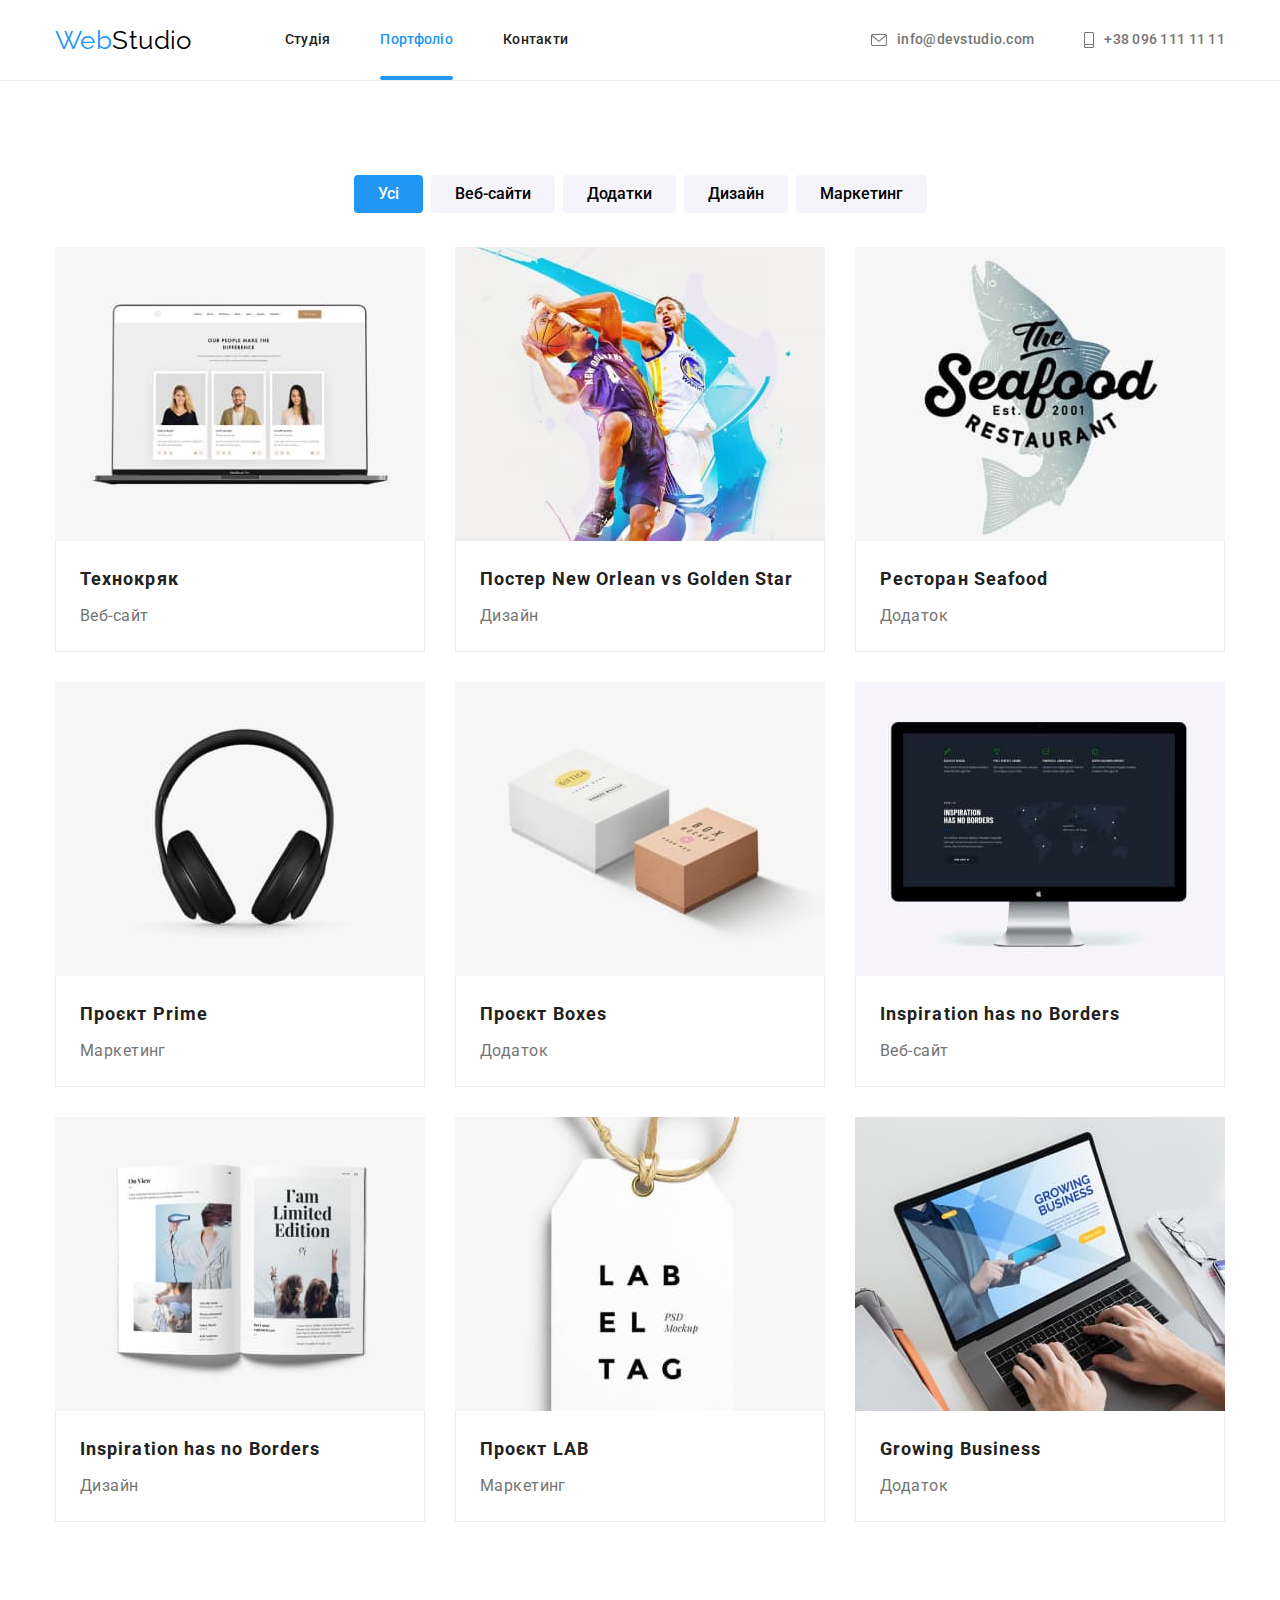
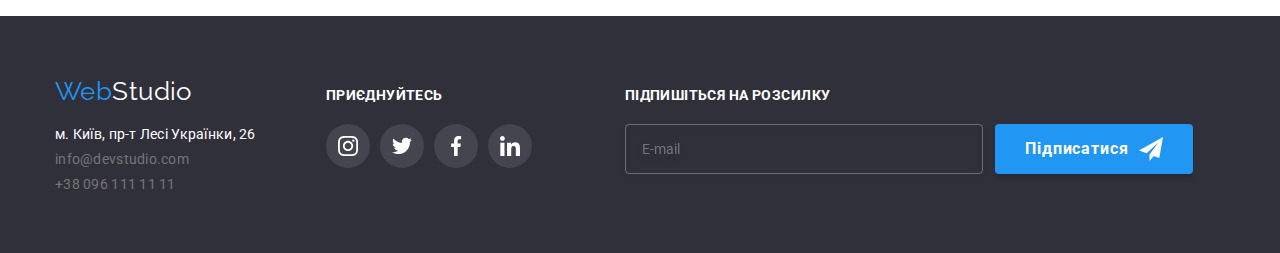
==== portfolio.html @ 9e189b99 "д.з 6" ====
<!DOCTYPE html>
<html lang="uk">
  <head>
    <meta charset="UTF-8" />
    <meta http-equiv="X-UA-Compatible" content="IE=edge" />
    <meta name="viewport" content="width=device-width, initial-scale=1.0" />

    <link
      href="https://fonts.googleapis.com/css2?family=Raleway:wght@700&family=Roboto:wght@400;500;700;900&display=swap"
      rel="stylesheet"
    />
    <link rel="stylesheet" href="./css/modern-normalize.css" />
    <link rel="stylesheet" href="./css/style.css" />
    <title>WebStudio</title>
  </head>

  <body>
    <!--шапка-->
    <header class="header">
      <div class="container">
        <nav class="nav-menu">
          <a class="logo" href="./index.html">Web<span>Studio</span></a>
          <ul class="nav-links">
            <li class="item">
              <a class="nav-link" href="./index.html">Студія</a>
            </li>
            <li class="item">
              <a class="nav-link current" href="./portfolio.html">Портфоліо</a>
            </li>
            <li class="item"><a class="nav-link" href="#">Контакти</a></li>
          </ul>
        </nav>
        <ul class="contact-links">
          <li class="item">
            <a class="contact-link" href="mailto:info@devstudio.com">
              <svg class="header-icon-mail">
                <use href="./images/sprites.svg#icon-mail"></use></svg
              >info@devstudio.com</a
            >
          </li>
          <li class="item">
            <a class="contact-link" href="tel:+380961111111">
              <svg class="header-icon-phone">
                <use href="./images/sprites.svg#icon-phone"></use></svg
              >+38 096 111 11 11</a
            >
          </li>
        </ul>
      </div>
    </header>
    <!--основна частина-->
    <main>
      <section class="projects">
        <ul class="container">
          <li>
            <h1 class="visually-hidden">кнопки</h1>
            <ul class="projects-btn">
              <li>
                <button class="item-btn total-but current-btn" type="button">
                  Усі
                </button>
              </li>
              <li><button class="item-btn" type="button">Веб-сайти</button></li>
              <li><button class="item-btn" type="button">Додатки</button></li>
              <li><button class="item-btn" type="button">Дизайн</button></li>
              <li><button class="item-btn" type="button">Маркетинг</button></li>
            </ul>
          </li>
          <li>
            <h2 class="visually-hidden">проекти</h2>

            <ul class="project-cards">
              <li>
                <a class="project-card" href="">
                  <div class="project-card-img">
                    <img
                      src="./images/img-technokrak.jpg"
                      alt="включений ноутбук"
                      width="370"
                    />
                    <p class="prject-card-hov">
                      Ресурс пропонує комплексні пропозиції з різним рівнем
                      функціоналу та сервісів. Все це дозволить відвідувачу
                      отримати вичерпні відомості про компанію чи приватну
                      особу.
                    </p>
                  </div>

                  <div class="card-item">
                    <h3 class="project-title">Технокряк</h3>
                    <p class="project-type">Веб-сайт</p>
                  </div>
                </a>
              </li>

              <li>
                <a class="project-card" href="">
                  <div class="project-card-img">
                    <img
                      src="./images/img-poster_NO.jpg"
                      alt="гра в басткетбол"
                      width="370"
                    />
                    <p class="prject-card-hov">
                      Ресурс пропонує комплексні пропозиції з різним рівнем
                      функціоналу та сервісів. Все це дозволить відвідувачу
                      отримати вичерпні відомості про компанію чи приватну
                      особу.
                    </p>
                  </div>
                  <div class="card-item">
                    <h3 class="project-title">
                      Постер New Orlean vs Golden Star
                    </h3>
                    <p class="project-type">Дизайн</p>
                  </div>
                </a>
              </li>

              <li>
                <a class="project-card" href="">
                  <div class="project-card-img">
                    <img
                      src="./images/img-seafood.jpg"
                      alt="логотип з рибою"
                      width="370"
                    />
                    <p class="prject-card-hov">
                      Ресурс пропонує комплексні пропозиції з різним рівнем
                      функціоналу та сервісів. Все це дозволить відвідувачу
                      отримати вичерпні відомості про компанію чи приватну
                      особу.
                    </p>
                  </div>
                  <div class="card-item">
                    <h3 class="project-title">Ресторан Seafood</h3>
                    <p class="project-type">Додаток</p>
                  </div>
                </a>
              </li>

              <li>
                <a class="project-card" href="">
                  <div class="project-card-img">
                    <img
                      src="./images/img-prime.jpg"
                      alt="фото навушників"
                      width="370"
                    />
                    <p class="prject-card-hov">
                      Ресурс пропонує комплексні пропозиції з різним рівнем
                      функціоналу та сервісів. Все це дозволить відвідувачу
                      отримати вичерпні відомості про компанію чи приватну
                      особу.
                    </p>
                  </div>
                  <div class="card-item">
                    <h3 class="project-title">Проєкт Prime</h3>
                    <p class="project-type">Маркетинг</p>
                  </div>
                </a>
              </li>

              <li>
                <a class="project-card" href="">
                  <div class="project-card-img">
                    <img
                      src="./images/img-boxes.jpg"
                      alt="картонні коробочки"
                      width="370"
                    />
                    <p class="prject-card-hov">
                      Ресурс пропонує комплексні пропозиції з різним рівнем
                      функціоналу та сервісів. Все це дозволить відвідувачу
                      отримати вичерпні відомості про компанію чи приватну
                      особу.
                    </p>
                  </div>
                  <div class="card-item">
                    <h3 class="project-title">Проєкт Boxes</h3>
                    <p class="project-type">Додаток</p>
                  </div>
                </a>
              </li>
              <li>
                <a class="project-card" href="">
                  <div class="project-card-img">
                    <img
                      src="./images/img-inspiration.jpg"
                      alt="монітор"
                      width="370"
                    />
                    <p class="prject-card-hov">
                      Ресурс пропонує комплексні пропозиції з різним рівнем
                      функціоналу та сервісів. Все це дозволить відвідувачу
                      отримати вичерпні відомості про компанію чи приватну
                      особу.
                    </p>
                  </div>
                  <div class="card-item">
                    <h3 class="project-title">Inspiration has no Borders</h3>
                    <p class="project-type">Веб-сайт</p>
                  </div>
                </a>
              </li>
              <li>
                <a class="project-card" href="">
                  <div class="project-card-img">
                    <img
                      src="./images/img-limited_edition.jpg"
                      alt="відкрита книга"
                      width="370"
                    />
                    <p class="prject-card-hov">
                      Ресурс пропонує комплексні пропозиції з різним рівнем
                      функціоналу та сервісів. Все це дозволить відвідувачу
                      отримати вичерпні відомості про компанію чи приватну
                      особу.
                    </p>
                  </div>
                  <div class="card-item">
                    <h3 class="project-title">Inspiration has no Borders</h3>
                    <p class="project-type">Дизайн</p>
                  </div>
                </a>
              </li>
              <li>
                <a class="project-card" href="">
                  <div class="project-card-img">
                    <img
                      src="./images/img-LAB.jpg"
                      alt="бейджік-бірка"
                      width="370"
                    />
                    <p class="prject-card-hov">
                      Ресурс пропонує комплексні пропозиції з різним рівнем
                      функціоналу та сервісів. Все це дозволить відвідувачу
                      отримати вичерпні відомості про компанію чи приватну
                      особу.
                    </p>
                  </div>
                  <div class="card-item">
                    <h3 class="project-title">Проєкт LAB</h3>
                    <p class="project-type">Маркетинг</p>
                  </div>
                </a>
              </li>
              <li>
                <a class="project-card" href="">
                  <div class="project-card-img">
                    <img
                      src="./images/img-growing_business.jpg"
                      alt="робота на ноутбукі"
                      width="370"
                    />
                    <p class="prject-card-hov">
                      Ресурс пропонує комплексні пропозиції з різним рівнем
                      функціоналу та сервісів. Все це дозволить відвідувачу
                      отримати вичерпні відомості про компанію чи приватну
                      особу.
                    </p>
                  </div>
                  <div class="card-item">
                    <h3 class="project-title">Growing Business</h3>
                    <p class="project-type">Додаток</p>
                  </div>
                </a>
              </li>
            </ul>
          </li>
        </ul>
      </section>
    </main>
    <!--футер-->
    <footer class="footer">
      <div class="container">
        <ul class="footer-tab">
          <li>
            <a class="logo-footer" href="./index.html"
              >Web<span>Studio</span></a
            >
            <address>
              <ul>
                <li>
                  <a
                    class="contact-link footer-link adr-color"
                    href="https://goo.gl/maps/jW1vsAmsS1k6WTaD8"
                    target="_blank"
                    rel="noopener noreferrer"
                    >м. Київ, пр-т Лесі Українки, 26</a
                  >
                </li>
                <li>
                  <a
                    class="contact-link footer-link"
                    href="mailto:info@devstudio.com"
                    >info@devstudio.com</a
                  >
                </li>
                <li>
                  <a class="contact-link footer-link" href="tel:+380961111111"
                    >+38 096 111 11 11</a
                  >
                </li>
              </ul>
            </address>
          </li>
          <li class="footer-tab-part2">
            <p class="footer-title">приєднуйтесь</p>
            <ul class="footer-social-icons">
              <li>
                <a class="footer-icon-cover" href="">
                  <svg class="footer-icon-social">
                    <use href="./images/sprites.svg#icon-instagram"></use>
                  </svg>
                </a>
              </li>

              <li>
                <a class="footer-icon-cover" href="">
                  <svg class="footer-icon-social">
                    <use href="./images/sprites.svg#icon-twitter"></use>
                  </svg>
                </a>
              </li>

              <li>
                <a class="footer-icon-cover" href="">
                  <svg class="footer-icon-social">
                    <use href="./images/sprites.svg#icon-facebook"></use>
                  </svg>
                </a>
              </li>

              <li>
                <a class="footer-icon-cover" href="">
                  <svg class="footer-icon-social">
                    <use href="./images/sprites.svg#icon-linkedin"></use>
                  </svg>
                </a>
              </li>
            </ul>
          </li>

          <li>
            <div class="footer-tab-part3">
              <p class="footer-title">Підпишіться на розсилку</p>
              <div class="footer-form">
                <form name="signup_form" autocomplete="on" novalidate>
                  <label>
                    <input class="footer-input-mail" type="email" name="email" placeholder="E-mail"/>
                  </label>
                </form>
                  
                  <button class="footer-btn-sub" type="submit">Підписатися
                    <svg class="footer-icon-telegr">
                      <use href="./images/sprites.svg#icon-telegram-icon"></use>
                    </svg>
                  </button>
              </div>
            </div>
          </li>

        </ul>
      </div>
    </footer>
  </body>
</html>
---- css/style.css ----
:root {
  --main-color: #212121;
  --second-color: #ffffff;
  --one-color: #000000;
  --two-color: #757575;
  --three-color: #f5f4fa;
  --line-color: #ececec;
  --line-color-second: #eeeeee;
  --main-btn-color: #2196f3;
  --main-bg-color: #2f303a;
  --icon-color: #afb1b8;
  --second-btn-color: #188CE8;
}

/*    утіліти */

body {
  font-family: "Roboto", sans-serif;
  font-size: 14px;
  line-height: 1.14;
  color: var(--main-color);
  background-color: var(--second-color);
  letter-spacing: 0.03em;
}

a {
  text-decoration: none;
  color: inherit;
}

ul {
  padding: 0;
  margin: 0;
  list-style: none;
}

p,
h1,
h2,
h3,
h4,
h5,
h6 {
  margin: 0;
}

button {
  cursor: pointer;
}

address {
  font-style: normal;
}

img {
  display: block;
}



.container {
  width: 1200px;
  padding-left: 15px;
  padding-right: 15px;
  margin-left: auto;
  margin-right: auto;
}

/*    header- index   */

.logo {
  font-family: "Raleway", sans-serif;
  font-size: 26px;
  line-height: 1.19;
  color: var(--main-btn-color);
  margin-right: 93px;
}

.logo>span {
  color: var(--one-color);
}

.nav-link {
  display: block;
  padding: 32px 0;
  position: relative;
  font-weight: 500;
  line-height: 1.14;
  letter-spacing: 0.02em;
  transition: color 250ms cubic-bezier(0.4, 0, 0.2, 1);
}

.nav-link:hover,
.nav-link:focus {
  color: var(--main-btn-color);
}

.current::after {
  content: "";
  position: absolute;
  width: 100%;
  height: 4px;
  background-color: var(--main-btn-color);
  border-radius: 2px;
  left: 0;
  bottom: 0;
}

.contact-link {
  display: flex;
  align-items: center;
  font-weight: 500;
  line-height: 1.14;
  letter-spacing: 0.02em;
  color: var(--two-color);
  transition: color 250ms cubic-bezier(0.4, 0, 0.2, 1);
}

.nav-links .item:not(:last-child),
.contact-links .item:not(:last-child) {
  margin-right: 50px;
}

.contact-link:hover,
.contact-link:focus {
  color: var(--main-btn-color);
}

.header-icon-mail {
  height: 12px;
  width: 16px;
  margin-right: 10px;
  fill: currentColor;
}

.header-icon-phone {
  width: 10px;
  height: 16px;
  margin-right: 10px;
  fill: currentColor;
}

.header .container {
  display: flex;
  align-items: center;
}

.header {
  border-bottom: 1px solid var(--line-color);
}

.nav-menu {
  display: flex;
  align-items: center;
}

.nav-links {
  display: flex;
}

.contact-links {
  display: flex;
  margin-left: auto;
}

.current {
  color: var(--main-btn-color);
}

/*   main - sections*/

.hero {
  background-color: var(--main-bg-color);
  padding: 200px 0;
  text-align: center;
}

.hero-title {
  margin-left: auto;
  margin-right: auto;
  margin-bottom: 30px;
  width: 696px;

  font-weight: 900;
  font-size: 44px;
  line-height: 1.36;
  letter-spacing: 0.06em;
  text-transform: uppercase;
  color: var(--second-color);
}

.hero-button {
  font-family: "Roboto";
  font-weight: 700;
  line-height: 2.14;
  letter-spacing: 0.06em;
  color: var(--second-color);
  border-color: var(--main-btn-color);
  padding: 10px 32px;
  background-color: var(--main-btn-color);
  box-shadow: 0px 4px 4px rgba(0, 0, 0, 0.15);
  border-radius: 4px;
  transition: color 250ms cubic-bezier(0.4, 0, 0.2, 1);
}

.hero-button:hover,
.hero-button:focus {
  color: var(--main-btn-color);
  background-color: var(--second-color);
  border-color: var(--main-btn-color);
}

.hero-button:active {
  color: var(--main-btn-color);
  background-color: var(--second-color);
  border-color: var(--main-btn-color);
}

.visually-hidden {
  border: 0;
  clip: rect(0 0 0 0);
  height: 1px;
  margin: -1px;
  overflow: hidden;
  padding: 0;
  position: absolute;
  width: 1px;
}

/*                    section  work                           */

.work {
  background-color: var(--second-color);
  text-align: start;
  padding: 94px 0;
}

.work2 {
  background-color: var(--second-color);
  text-align: start;
}

.work-center {
  display: flex;
}

.work-center>li {
  width: 270px;
}

.work-center>li:not(:last-child) {
  margin-right: 30px;
}

.work-card {
  display: flex;
  justify-content: center;
  align-items: center;

  width: 270px;
  height: 120px;
  background-color: var(--three-color);
  border-radius: 4px;
}

.icon-work {
  width: 70px;
  height: 70px;
}

.work-title {
  margin-top: 30px;
  margin-bottom: 10px;
  font-size: 14px;
  text-transform: uppercase;
}

.work-text {
  line-height: 1.71;
  color: var(--two-color);
}

.section-title {
  text-align: center;
  font-size: 36px;
  line-height: 1.17;
  margin-bottom: 50px;
}

.work-images {
  display: flex;
}

.work-img-pos {
  position: relative;
  display: flex;
  margin-right: 30px;
  margin-bottom: 94px;
}

.work-img-hov {
  position: relative;
}

.work-text-hov {
  position: absolute;
  left: 0;
  bottom: 0;

  display: flex;
  align-items: center;
  justify-content: center;

  height: 70px;
  width: 100%;

  font-weight: 700;
  line-height: 1.14;
  text-transform: uppercase;
  color: var(--second-color);

  background-color: rgba(47, 48, 58, 0.8);
}

/*   section- team  */

.team {
  background-color: var(--three-color);
  padding: 94px 0;
}

.team-cards {
  display: flex;
}

.team-cards>li {
  text-align: center;
  width: 270px;
  background-color: var(--second-color);
  box-shadow: 0px 1px 3px rgba(0, 0, 0, 0.12), 0px 1px 1px rgba(0, 0, 0, 0.14),
    0px 2px 1px rgba(0, 0, 0, 0.2);
  border-radius: 0px 0px 4px 4px;
}

.team-cards>li:not(:last-child) {
  margin-right: 30px;
}

.team-card {
  padding: 30px 0;
}

.team-name {
  font-weight: 500;
  font-size: 16px;
  line-height: 1.19;
}

.team-position {
  margin-top: 10px;
  font-size: 16px;
  line-height: 1.19;
  color: var(--two-color);
}

.social-icons {
  display: flex;
  margin-top: 16px;
  padding: 0 32px;
  gap: 10px;
}

.icon-social {
  height: 20px;
  width: 20px;
  fill: var(--icon-color);
  transition: fill 250ms cubic-bezier(0.4, 0, 0.2, 1);
}

.icon-cover {
  height: 44px;
  width: 44px;
  color: var(--second-color);
  background-color: transparent;
  border-radius: 50%;
  display: flex;
  justify-content: center;
  align-items: center;
  transition: background-color 250ms cubic-bezier(0.4, 0, 0.2, 1);
}

.icon-cover:hover,
.icon-cover:focus {
  background-color: var(--main-btn-color);
}

.icon-cover:hover .icon-social,
.icon-cover:focus .icon-social {
  fill: var(--second-color);
}

.cliens {
  background-color: var(--second-color);
  padding: 94px 0;
}

.icon-cliens {
  display: flex;
  justify-content: center;
  align-items: center;
}

.icon-client-bg {
  display: flex;
  justify-content: center;
  align-items: center;
  border: 1px solid #afb1b8;
  border-radius: 4px;
  width: 170px;
  height: 92px;
  cursor: pointer;
  transition: border 250ms cubic-bezier(0.4, 0, 0.2, 1);
}

.icon-client {
  display: flex;
  height: 60px;
  width: 106px;
  fill: var(--icon-color);
  transition: fill 250ms cubic-bezier(0.4, 0, 0.2, 1);
}

.icon-client-bg:hover,
.icon-client-bg:focus {
  border: 1px solid var(--main-btn-color);
}

.icon-client-bg:hover .icon-client,
.icon-client-bg:focus .icon-client {
  fill: var(--main-btn-color);
}

.icon-cliens>li:not(:last-child) {
  margin-right: 30px;
}

/*                     footer                      */

.footer {
  padding: 60px 0;
  background-color: var(--main-bg-color);
}

address {
  margin-top: 20px;
}

address>ul>li:not(:last-child) {
  margin-bottom: 9px;
}

.logo-footer {
  font-family: "Raleway", sans-serif;
  font-size: 26px;
  line-height: 1.19;
  color: var(--main-btn-color);
}

.footer-link {
  font-weight: 400;
}

.logo-footer>span {
  color: var(--second-color);
}

.adr-color {
  color: var(--second-color);
}

.footer-tab {
  display: flex;
}

.footer-tab-part2 {
  margin-left: 70px;
}

.footer-title {
  font-weight: 700;
  text-transform: uppercase;
  color: var(--second-color);
  margin-bottom: 20px;
  margin-top: 12px;
}

.footer-icon-cover {
  display: flex;
  height: 44px;
  width: 44px;
  border-radius: 50%;
  background-color: rgba(255, 255, 255, 0.1);
  align-items: center;
  justify-content: center;
  transition: background-color 250ms cubic-bezier(0.4, 0, 0.2, 1);
}

.footer-social-icons>li {
  margin-left: 10px;
  display: flex;
  align-items: center;
  justify-content: center;
}

.footer-social-icons>li:first-child {
  margin-left: 0;
}

.footer-social-icons {
  display: flex;
}

.footer-icon-social {
  display: flex;
  height: 20px;
  width: 20px;
  fill: var(--second-color);
}

.footer-icon-cover:hover,
.footer-icon-cover:focus {
  background-color: var(--main-btn-color);
}

.footer-tab-part3 {
  margin-left: 93px;
}

.footer-input-mail {
  display: flex;
  align-items: center;
  justify-content: center;
  width: 358px;
  height: 50px;
  padding-left: 16px;
  background-color: transparent;
  border: 1px solid rgba(255, 255, 255, 0.3);
  filter: drop-shadow(0px 4px 4px rgba(0, 0, 0, 0.15));
  border-radius: 4px;
}

.footer-form {
  display: flex;

}

.footer-btn-sub {
  padding: 10px 28px;
  background-color: var(--main-btn-color);
  border-color: transparent;
  margin-left: 12px;
  box-shadow: 0px 4px 4px rgba(0, 0, 0, 0.15);
  border-radius: 4px;
  font-weight: 700;
  font-size: 16px;
  line-height: 1, 875;
  display: flex;
  align-items: center;
  text-align: center;
  letter-spacing: 0.06em;
  color: var(--second-color);
  transition: color 250ms cubic-bezier(0.4, 0, 0.2, 1),
    background-color 250ms cubic-bezier(0.4, 0, 0.2, 1);
}

.footer-btn-sub:hover,
.footer-btn-sub:focus {
  color: var(--main-btn-color);
  background-color: var(--second-color);
}

.footer-icon-telegr {
  display: block;
  margin-left: 10px;
  fill: var(--second-color);
  width: 24px;
  height: 24px;
  transition: fill 250ms cubic-bezier(0.4, 0, 0.2, 1);
}

.footer-btn-sub:hover .footer-icon-telegr,
.footer-btn-sub:focus .footer-icon-telegr {
  fill: var(--main-btn-color);
}


/*                            portfolio                                - main */

.projects {
  background-color: var(--second-color);
  padding: 94px 0;
}

.projects-btn {
  display: flex;
  justify-content: center;
}

.projects-btn>li:not(:last-child) {
  margin-right: 8px;
}

.item-btn {
  font-family: "Roboto";
  padding: 4px 22px;
  font-weight: 500;
  font-size: 16px;
  line-height: 1.625;
  background-color: var(--three-color);
  border-color: transparent;
  border-radius: 4px;
  transition: transform 250ms cubic-bezier(0.4, 0, 0.2, 1),
    border-color 250ms cubic-bezier(0.4, 0, 0.2, 1),
    box-shadow 250ms cubic-bezier(0.4, 0, 0.2, 1);
}

.current-btn {
  color: var(--second-color);
  background-color: var(--main-btn-color);
}

.total-btn {
  padding: 4px 25px;
}

.item-btn:hover,
.item-btn:focus {
  color: var(--second-color);
  background-color: var(--main-btn-color);
  border-color: var(--main-btn-color);
  box-shadow: 0px 3px 1px rgba(0, 0, 0, 0.1), 0px 1px 2px rgba(0, 0, 0, 0.08),
    0px 2px 2px rgba(0, 0, 0, 0.12);
}

.project-cards {
  display: flex;
  flex-wrap: wrap;
  margin-top: 34px;
  gap: 30px;
}

.project-card {
  display: block;
  flex-basis: calc((100% - 60px) / 3);
  background-color: var(--second-color);
  transition: box-shadow 250ms cubic-bezier(0.4, 0, 0.2, 1);
}

.project-card:hover,
.project-card:focus {
  box-shadow: 0px 1px 1px rgba(0, 0, 0, 0.12), 0px 4px 4px rgba(0, 0, 0, 0.06),
    1px 4px 6px rgba(0, 0, 0, 0.16);
}



.project-card-img {
  position: relative;
  overflow: hidden;
}

.card-item {
  padding: 20px 24px;
  border-left: 1px solid var(--line-color);
  border-right: 1px solid var(--line-color);
  border-bottom: 1px solid var(--line-color);
}

.prject-card-hov {
  position: absolute;
  transform: translateY(0);
  background-color: rgba(33, 150, 243, 0.9);
  padding: 63px 24px;

  font-size: 18px;
  line-height: 1.56;
  color: var(--second-color);

  transition: transform 0.25s cubic-bezier(0.4, 0, 0.2, 1);
}

.project-card:hover .prject-card-hov,
.project-card:focus .prject-card-hov {
  transform: translateY(-100%);
}

.project-title {
  font-weight: 700;
  font-size: 18px;
  line-height: 2;
  letter-spacing: 0.06em;
}

.project-type {
  margin-top: 4px;
  font-size: 16px;
  line-height: 1.875;
  color: var(--two-color);
}

.overlay {
  max-width: 1600px;
  height: 600px;
  margin: 0 auto;
  background-image: linear-gradient(to left,
      rgba(47, 48, 58, 0.4),
      rgba(47, 48, 58, 0.4)),
    url(../images/hero-bg.jpg);
  background-repeat: no-repeat;
  background-position: center;
  background-size: cover;
}

/*         modal                  */
.backdrop {
  position: fixed;
  top: 0;
  left: 0;
  width: 100%;
  height: 100%;
  background-color: rgba(0, 0, 0, 0.2);
  transition: opacity 0.5s ease-in-out, visibility 0.5s ease-in-out;
  ;
}

.modal {
  position: absolute;
  top: 50%;
  left: 50%;
  transform: translate(-50%, -50%);

  width: 528px;
  height: 581px;

  background-color: var(--second-color);
  box-shadow: 0px 1px 3px rgba(0, 0, 0, 0.12), 0px 1px 1px rgba(0, 0, 0, 0.14),
    0px 2px 1px rgba(0, 0, 0, 0.2);
  border-radius: 4px;
  transform: translate(-50%, -50%) scale(1) rotate(0);
  transition: transform 0.25s linear, border-radius 0.25s ease-in-out;
}

.backdrop.is-hidden .modal {
  transform: translate(-50%, -50%) scale(0) rotate(180deg);
  border-radius: 10%;
}

.modal-btn {
  position: absolute;
  right: 8px;
  top: 8px;
  width: 30px;
  height: 30px;
  border-radius: 50%;
  border: 1px solid rgba(0, 0, 0, 0.1);
  background-color: var(--second-color);
  display: flex;
  justify-content: center;
  align-items: center
}

.modal-icon-close {
  display: flex;
  height: 18px;
  width: 18px;
  fill: var(--one-color);
  transition: fill 0.25s cubic-bezier(0.4, 0, 0.2, 1);
}

.modal-btn:hover .modal-icon-close,
.modal-btn:hover .modal-icon-close {
  fill: var(--main-btn-color);
}


.backdrop.is-hidden {
  opacity: 0;
  pointer-events: none;
  visibility: hidden;
}

.modal-form {
  display: flex;
  flex-direction: column;
  margin: 35px 45px 45px;
}

.modal-title {
  font-weight: 700;
  font-size: 20px;
  line-height: 1.15;
  text-align: center;
  color: var(--main-color);
  margin-bottom: 12px;
}

.modal-form-items {
  display: flex;
  flex-direction: column;
}

.modal-form-btn {
  font-weight: 700;
  font-size: 16px;
  line-height: 1, 875;
  box-shadow: 0px 4px 4px rgba(0, 0, 0, 0.15);
  border-radius: 4px;
  border-color: transparent;
  padding: 10px 54px;
  margin-top: 30px;
  display: flex;
  margin-left: auto;
  margin-right: auto;
  letter-spacing: 0.06em;
  background-color: var(--main-btn-color);
  color: var(--second-color);
}

.modal-form-btn:hover,
.modal-form-btn:focus {
  background-color: var(--second-btn-color);
}

.modal-input {
  width: 100%;
  height: 40px;
  padding-left: 42px;
  border: 1px solid rgba(33, 33, 33, 0.2);
  border-radius: 4px;
  outline: none;
}

.modal-icon-label {
  position: relative;
  margin-top: 4px;
  margin-bottom: 10px;
}

.modal-icon-field {
  fill: var(--main-color);
  margin-left: 12px;
  position: absolute;
  left: 0;
  top: 50%;
  transform: translateY(-50%);
}

.modal-input:hover,
.modal-form-label>textarea:hover {
  border-color: var(--main-btn-color);
}

.modal-input:hover+.modal-icon-field {
  fill: var(--main-btn-color);
}

.modal-form-label>textarea {
  width: 100%;
  height: 120px;
  margin-top: 4px;
  padding: 12px 16px;
  border: 1px solid rgba(33, 33, 33, 0.2);
  border-radius: 4px;
  resize: none;
  outline: none;
}

.modal-form-label {
  font-size: 12px;
  line-height: 1.27;
  letter-spacing: 0.01em;
  color: var(--two-color);
  margin-bottom: 4px;
}

.modal-privacy-text {
  font-size: 14px;
  line-height: 1.71;
  color: var(--two-color);
  display: flex;
  align-items: center;
  padding-left: 8px;
}

.modal-privacy-text>a {
  margin-left: 5px;
}

.offer-text {
  color: var(--main-btn-color);
}

.modal-checkbox {
  display: flex;
  align-items: center;
  margin-left: 12px;
}

.modal-check-text {
  display: flex;
  align-items: center;
  margin-top: 20px;
}

.modal-check-text:before {
  content: '';
  height: 15px;
  width: 16px;
  border-radius: 3px;
  border: 1.8px solid var(--main-color);
  display: block;
  background-color: var(--second-color)
}

.modal-check:checked+.modal-check-text:before {
  background-color: var(--main-btn-color);
  border-color: transparent;
  background-image: url(../images/check.svg);
  background-repeat: no-repeat;
  background-position: center;
}
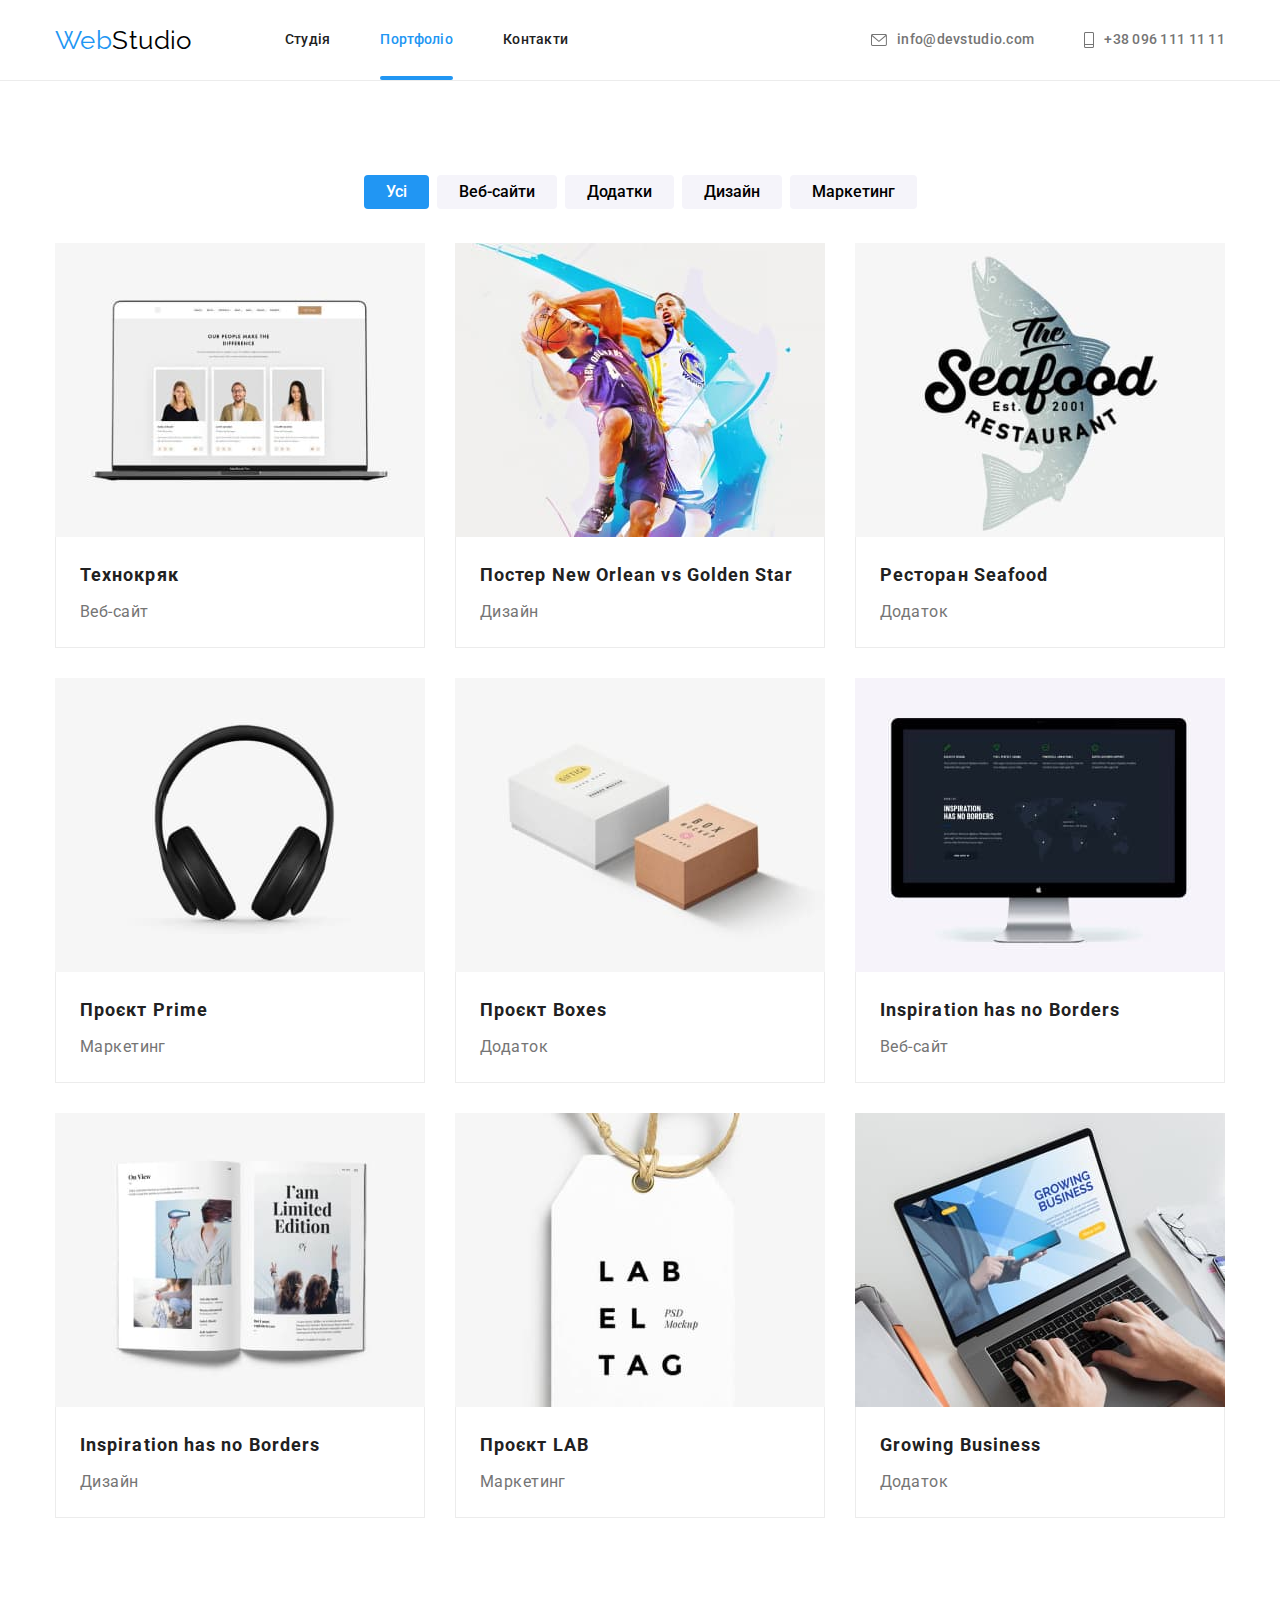
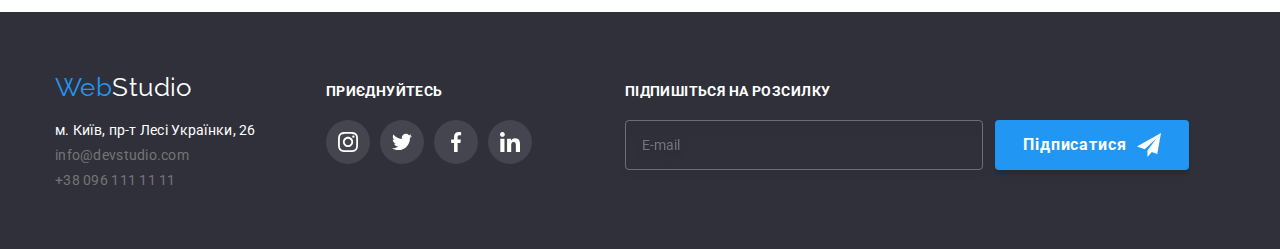
==== commit 64c077d2: "виправлення -1" ====
--- a/portfolio.html
+++ b/portfolio.html
@@ -345,19 +345,26 @@
           <li>
             <div class="footer-tab-part3">
               <p class="footer-title">Підпишіться на розсилку</p>
-              <div class="footer-form">
-                <form name="signup_form" autocomplete="on" novalidate>
-                  <label>
-                    <input class="footer-input-mail" type="email" name="email" placeholder="E-mail"/>
+              
+                <form name="signup_form" class="footer-form">
+                  <label for="email">
+                    <input
+                      class="footer-input-mail"
+                      id="email"
+                      type="email"
+                      name="email"
+                      placeholder="E-mail"
+                    />
                   </label>
-                </form>
-                  
-                  <button class="footer-btn-sub" type="submit">Підписатися
+
+                  <button class="footer-btn-sub" type="submit">
+                    Підписатися
                     <svg class="footer-icon-telegr">
                       <use href="./images/sprites.svg#icon-telegram-icon"></use>
                     </svg>
                   </button>
-              </div>
+                </form>
+              
             </div>
           </li>
 
--- a/css/style.css
+++ b/css/style.css
@@ -46,6 +46,7 @@
 
 button {
   cursor: pointer;
+  border: none;
 }
 
 address {
@@ -494,6 +495,10 @@
   margin-top: 12px;
 }
 
+.footer-form {
+  display: flex;
+}
+
 .footer-icon-cover {
   display: flex;
   height: 44px;
@@ -549,15 +554,10 @@
   border-radius: 4px;
 }
 
-.footer-form {
-  display: flex;
-
-}
 
 .footer-btn-sub {
   padding: 10px 28px;
   background-color: var(--main-btn-color);
-  border-color: transparent;
   margin-left: 12px;
   box-shadow: 0px 4px 4px rgba(0, 0, 0, 0.15);
   border-radius: 4px;
@@ -571,13 +571,10 @@
   color: var(--second-color);
   transition: color 250ms cubic-bezier(0.4, 0, 0.2, 1),
     background-color 250ms cubic-bezier(0.4, 0, 0.2, 1);
-}
-
-.footer-btn-sub:hover,
-.footer-btn-sub:focus {
-  color: var(--main-btn-color);
-  background-color: var(--second-color);
-}
+  display: flex;
+
+  }
+
 
 .footer-icon-telegr {
   display: block;
@@ -588,10 +585,7 @@
   transition: fill 250ms cubic-bezier(0.4, 0, 0.2, 1);
 }
 
-.footer-btn-sub:hover .footer-icon-telegr,
-.footer-btn-sub:focus .footer-icon-telegr {
-  fill: var(--main-btn-color);
-}
+
 
 
 /*                            portfolio                                - main */
@@ -922,7 +916,7 @@
   background-color: var(--second-color)
 }
 
-.modal-check:checked+.modal-check-text:before {
+.modal-check:checked + .modal-check-text:before {
   background-color: var(--main-btn-color);
   border-color: transparent;
   background-image: url(../images/check.svg);
